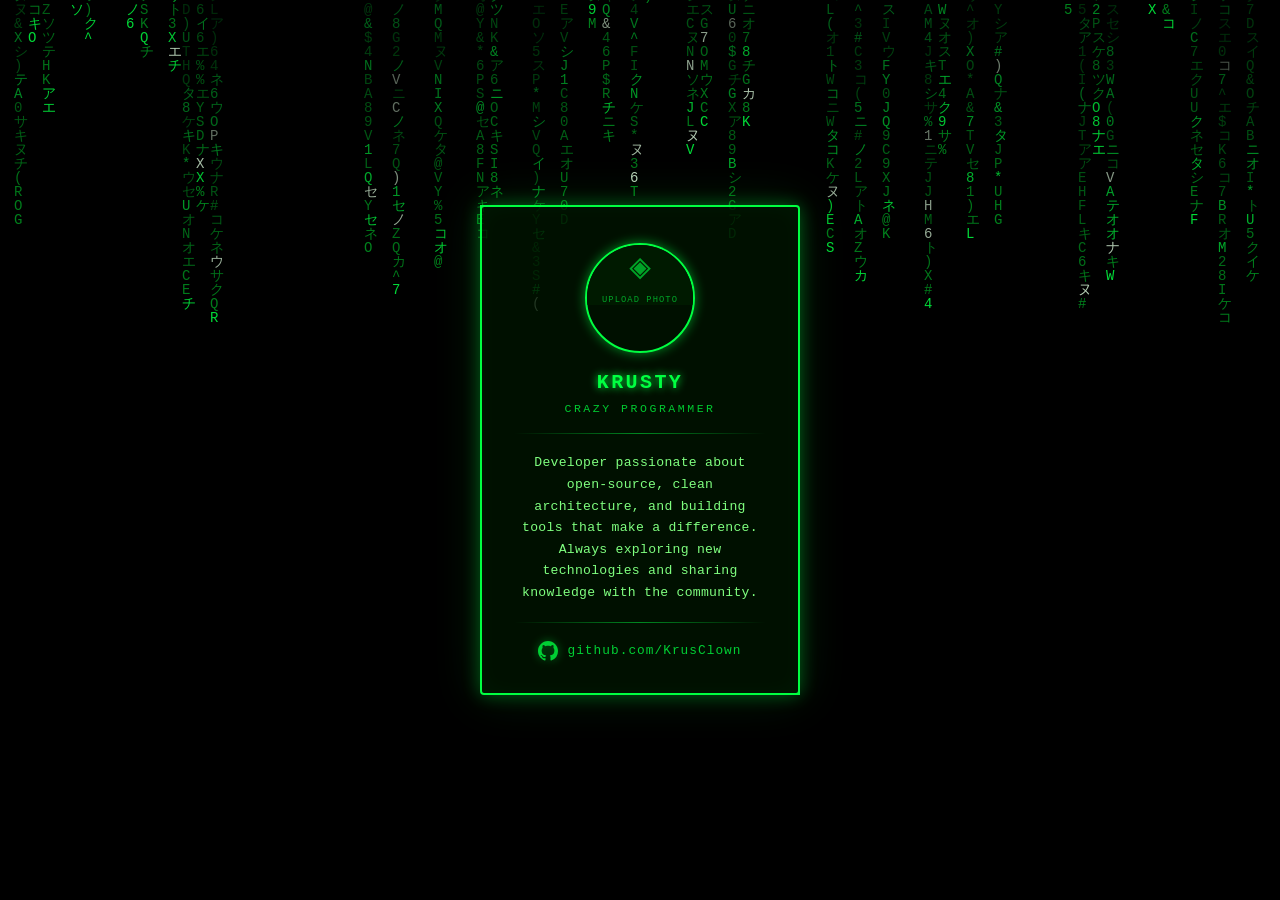
==== Krusty-Aura/index.html @ 6b05e083 "New Structure" ====
<!DOCTYPE html>
<html lang="en">
<head>
  <meta charset="UTF-8" />
  <meta name="viewport" content="width=device-width, initial-scale=1.0"/>
  <title>Krusty — Biography</title>
  <link rel="stylesheet" href="style.css" />
</head>
<body>

<!-- ══ Matrix rain canvas ══ -->
<canvas id="matrix"></canvas>

<!-- ══════════════════════════
     BIOGRAPHY CARD
     ══════════════════════════ -->
<div class="card">

  <!-- ── Profile photo (click to upload) ── -->
  <div class="avatar-wrap" onclick="document.getElementById('photo-input').click()">

    <!-- Hidden file input — accepts images only -->
    <input
      type="file"
      id="photo-input"
      accept="image/*"
      onchange="loadPhoto(event)"
    />

    <!-- Photo or placeholder rendered by JS -->
    <div id="avatar-inner">
      <div class="avatar-placeholder">
        <span class="ph-icon">◈</span>
        <span class="ph-text">Upload photo</span>
      </div>
    </div>

    <!-- Hover overlay (shows after photo is loaded) -->
    <div class="upload-overlay" id="upload-overlay" style="display:none;">
      <span class="upload-icon">↑</span>
      <span class="upload-label">Change photo</span>
    </div>

  </div>

  <!-- ── Name & role ── -->
  <div class="name">Krusty</div>
  <div class="role">Crazy Programmer</div>

  <div class="divider"></div>

  <!-- ── Biography description ── -->
  <p class="description">
    Developer passionate about open-source, clean architecture,
    and building tools that make a difference. Always exploring
    new technologies and sharing knowledge with the community.
  </p>

  <div class="divider"></div>

  <!-- ── GitHub profile link ── -->
  <a class="github-link" href="https://github.com/KrusClown" target="_blank" rel="noopener">
    <svg width="20" height="20" viewBox="0 0 24 24" fill="currentColor" xmlns="http://www.w3.org/2000/svg" aria-hidden="true">
      <path d="M12 0C5.37 0 0 5.37 0 12c0 5.31 3.435 9.795 8.205 11.385.6.105.825-.255.825-.57
               0-.285-.015-1.23-.015-2.235-3.015.555-3.795-.735-4.035-1.41-.135-.345-.72-1.41
               -1.23-1.695-.42-.225-1.02-.78-.015-.795.945-.015 1.62.87 1.845 1.23 1.08 1.815
               2.805 1.305 3.495.99.105-.78.42-1.305.765-1.605-2.67-.3-5.46-1.335-5.46-5.925
               0-1.305.465-2.385 1.23-3.225-.12-.3-.54-1.53.12-3.18 0 0 1.005-.315 3.3 1.23
               .96-.27 1.98-.405 3-.405s2.04.135 3 .405c2.295-1.56 3.3-1.23 3.3-1.23.66 1.65
               .24 2.88.12 3.18.765.84 1.23 1.905 1.23 3.225 0 4.605-2.805 5.625-5.475 5.925
               .435.375.81 1.095.81 2.22 0 1.605-.015 2.895-.015 3.3 0 .315.225.69.825.57
               A12.02 12.02 0 0 0 24 12c0-6.63-5.37-12-12-12z"/>
    </svg>
    github.com/KrusClown
  </a>

</div>

<!-- ══════════════════════════
     SCRIPTS
     ══════════════════════════ -->
<script src="matrix.js"></script>
<script src="upload.js"></script>

</body>
</html>
---- Krusty-Aura/style.css ----
/* ═══════════════════════════════════════════
   KRUSTY AURA — Biography Page Styles
   File: style.css
   ═══════════════════════════════════════════ */

/* ── Reset & Base ── */
*,
*::before,
*::after {
  margin: 0;
  padding: 0;
  box-sizing: border-box;
}

:root {
  --green-primary:   #00ff41;
  --green-mid:       #00c930;
  --green-soft:      #7fff7f;
  --green-dark:      #009922;
  --green-bg:        rgba(0, 20, 0, 0.82);
  --green-glow-lg:   #00ff4155;
  --green-glow-sm:   #00ff4122;
  --green-glow-in:   #00ff410a;
  --black:           #000000;
  --font-mono:       'Courier New', Courier, monospace;
}

body {
  background: var(--black);
  min-height: 100vh;
  display: flex;
  align-items: center;
  justify-content: center;
  font-family: var(--font-mono);
  overflow: hidden;
}

/* ── Matrix Canvas ── */
canvas#matrix {
  position: fixed;
  top: 0;
  left: 0;
  z-index: 0;
  opacity: 0.85;
}

/* ═══════════════════════════════════════════
   CARD
   ═══════════════════════════════════════════ */
.card {
  position: relative;
  z-index: 10;
  width: 320px;
  background: var(--green-bg);
  border: 2px solid var(--green-primary);
  border-radius: 4px;
  padding: 36px 32px 32px;
  display: flex;
  flex-direction: column;
  align-items: center;
  gap: 18px;
  box-shadow:
    0 0 18px var(--green-glow-lg),
    0 0 48px var(--green-glow-sm),
    inset 0 0 24px var(--green-glow-in);
}

/* Corner bracket decorations */
.card::before,
.card::after {
  content: '';
  position: absolute;
  width: 14px;
  height: 14px;
  border-color: var(--green-primary);
  border-style: solid;
}

.card::before {
  top: -2px;
  left: -2px;
  border-width: 2px 0 0 2px;
}

.card::after {
  bottom: -2px;
  right: -2px;
  border-width: 0 2px 2px 0;
}

/* ═══════════════════════════════════════════
   AVATAR / PHOTO
   ═══════════════════════════════════════════ */
.avatar-wrap {
  position: relative;
  width: 110px;
  height: 110px;
  border-radius: 50%;
  border: 2px solid var(--green-primary);
  box-shadow: 0 0 12px #00ff4188;
  overflow: hidden;
  flex-shrink: 0;
  cursor: pointer;
}

.avatar-wrap img {
  width: 100%;
  height: 100%;
  object-fit: cover;
  display: block;
  filter: saturate(0.7) brightness(0.95);
  transition: filter 0.3s ease;
}

.avatar-wrap:hover img {
  filter: saturate(1) brightness(1.05);
}

/* Upload overlay — visible on hover when a photo is loaded */
.avatar-wrap .upload-overlay {
  position: absolute;
  inset: 0;
  background: rgba(0, 20, 0, 0.75);
  display: flex;
  flex-direction: column;
  align-items: center;
  justify-content: center;
  gap: 4px;
  opacity: 0;
  transition: opacity 0.25s ease;
  border-radius: 50%;
}

.avatar-wrap:hover .upload-overlay {
  opacity: 1;
}

.upload-overlay .upload-icon {
  font-size: 22px;
  color: var(--green-primary);
  text-shadow: 0 0 6px var(--green-primary);
}

.upload-overlay .upload-label {
  font-size: 0.6rem;
  color: var(--green-primary);
  letter-spacing: 0.1em;
  text-transform: uppercase;
}

/* Placeholder shown before any photo is chosen */
.avatar-placeholder {
  width: 100%;
  height: 100%;
  background: #001a00;
  display: flex;
  flex-direction: column;
  align-items: center;
  justify-content: center;
  gap: 6px;
  color: var(--green-primary);
  user-select: none;
}

.avatar-placeholder .ph-icon {
  font-size: 36px;
  opacity: 0.6;
}

.avatar-placeholder .ph-text {
  font-size: 0.55rem;
  letter-spacing: 0.12em;
  text-transform: uppercase;
  opacity: 0.6;
}

/* Hidden file input */
#photo-input {
  display: none;
}

/* ═══════════════════════════════════════════
   TYPOGRAPHY
   ═══════════════════════════════════════════ */
.name {
  font-size: 1.25rem;
  font-weight: 700;
  color: var(--green-primary);
  letter-spacing: 0.12em;
  text-transform: uppercase;
  text-shadow: 0 0 8px var(--green-primary);
  text-align: center;
}

.role {
  font-size: 0.72rem;
  color: var(--green-mid);
  letter-spacing: 0.22em;
  text-transform: uppercase;
  margin-top: -10px;
}

.divider {
  width: 100%;
  height: 1px;
  background: linear-gradient(
    to right,
    transparent,
    var(--green-primary),
    transparent
  );
  opacity: 0.5;
}

.description {
  font-size: 0.82rem;
  color: var(--green-soft);
  line-height: 1.65;
  text-align: center;
  letter-spacing: 0.02em;
}

/* ═══════════════════════════════════════════
   GITHUB LINK
   ═══════════════════════════════════════════ */
.github-link {
  display: flex;
  align-items: center;
  gap: 9px;
  color: var(--green-primary);
  font-family: var(--font-mono);
  font-size: 0.8rem;
  letter-spacing: 0.08em;
  text-decoration: none;
  opacity: 0.8;
  transition: opacity 0.2s ease, text-shadow 0.2s ease;
}

.github-link:hover {
  opacity: 1;
  text-shadow: 0 0 10px var(--green-primary);
}

.github-link svg {
  flex-shrink: 0;
  filter: drop-shadow(0 0 4px #00ff4188);
  transition: filter 0.2s ease;
}

.github-link:hover svg {
  filter: drop-shadow(0 0 8px var(--green-primary));
}

/* ═══════════════════════════════════════════
   RESPONSIVE
   ═══════════════════════════════════════════ */
@media (max-width: 400px) {
  .card {
    width: 92vw;
    padding: 28px 20px 24px;
  }
}

@media (prefers-reduced-motion: reduce) {
  .avatar-wrap img,
  .avatar-wrap .upload-overlay,
  .github-link,
  .github-link svg {
    transition: none;
  }
}
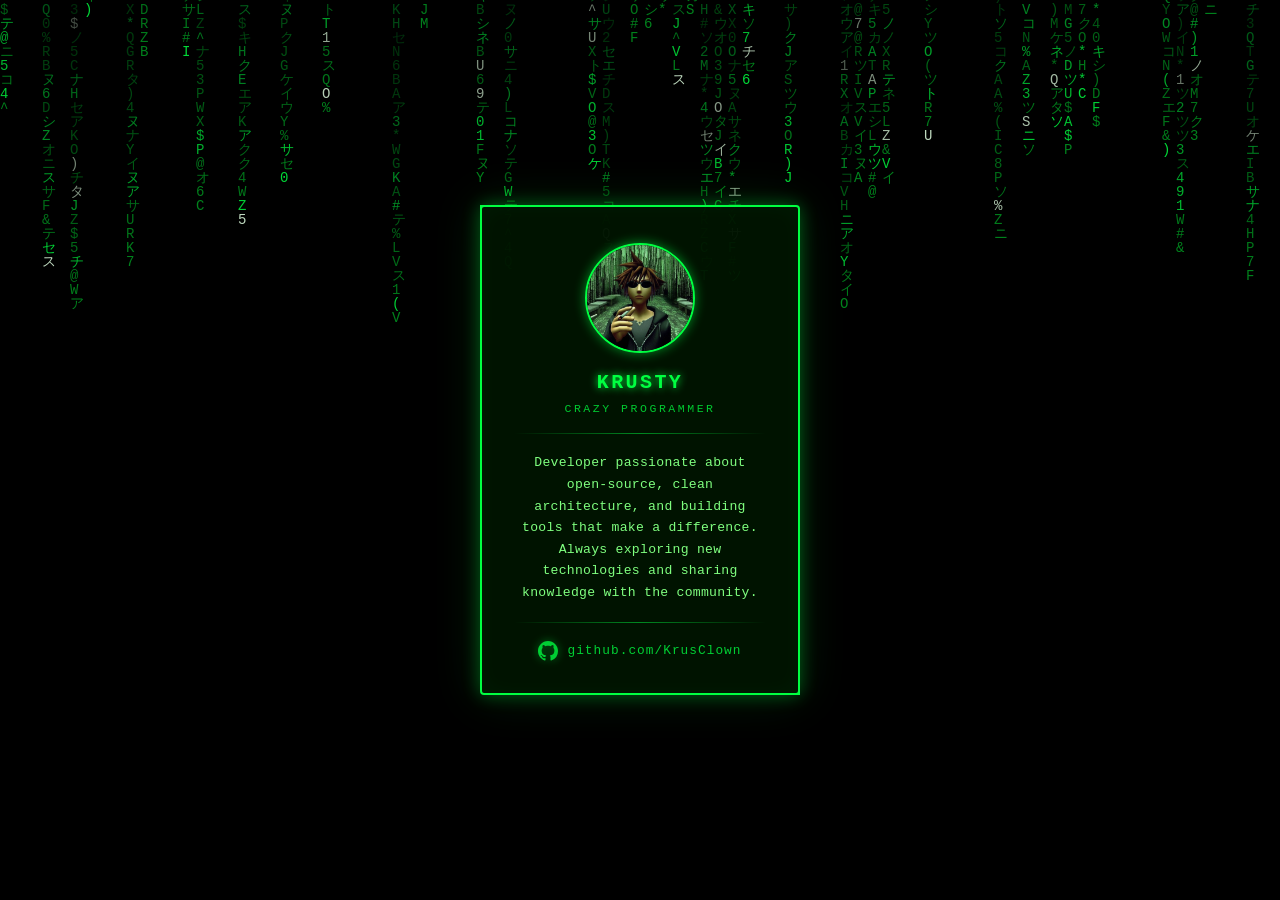
==== commit 61bffee0: "FIX" ====
--- a/Krusty-Aura/index.html
+++ b/Krusty-Aura/index.html
@@ -15,32 +15,12 @@
      BIOGRAPHY CARD
      ══════════════════════════ -->
 <div class="card">
-
-  <!-- ── Profile photo (click to upload) ── -->
-  <div class="avatar-wrap" onclick="document.getElementById('photo-input').click()">
-
-    <!-- Hidden file input — accepts images only -->
-    <input
-      type="file"
-      id="photo-input"
-      accept="image/*"
-      onchange="loadPhoto(event)"
+  <div class="avatar-wrap">
+    <img
+      src="Whatuwantdude.jpeg"
+      alt="Krusty profile photo"
+      onerror="this.style.display='none'; this.parentNode.innerHTML='<div class=\'avatar-placeholder\'><span class=\'ph-icon\'>◈</span><span class=\'ph-text\'>Add photo</span></div>';"
     />
-
-    <!-- Photo or placeholder rendered by JS -->
-    <div id="avatar-inner">
-      <div class="avatar-placeholder">
-        <span class="ph-icon">◈</span>
-        <span class="ph-text">Upload photo</span>
-      </div>
-    </div>
-
-    <!-- Hover overlay (shows after photo is loaded) -->
-    <div class="upload-overlay" id="upload-overlay" style="display:none;">
-      <span class="upload-icon">↑</span>
-      <span class="upload-label">Change photo</span>
-    </div>
-
   </div>
 
   <!-- ── Name & role ── -->
@@ -76,11 +56,8 @@
 
 </div>
 
-<!-- ══════════════════════════
-     SCRIPTS
-     ══════════════════════════ -->
+<!-- ══ Scripts ══ -->
 <script src="matrix.js"></script>
-<script src="upload.js"></script>
 
 </body>
 </html>
--- a/Krusty-Aura/style.css
+++ b/Krusty-Aura/style.css
@@ -17,7 +17,7 @@
   --green-mid:       #00c930;
   --green-soft:      #7fff7f;
   --green-dark:      #009922;
-  --green-bg:        rgba(0, 20, 0, 0.82);
+  --green-bg:        rgba(0, 20, 0, 0.96);
   --green-glow-lg:   #00ff4155;
   --green-glow-sm:   #00ff4122;
   --green-glow-in:   #00ff410a;
@@ -100,7 +100,6 @@
   box-shadow: 0 0 12px #00ff4188;
   overflow: hidden;
   flex-shrink: 0;
-  cursor: pointer;
 }
 
 .avatar-wrap img {
@@ -112,41 +111,6 @@
   transition: filter 0.3s ease;
 }
 
-.avatar-wrap:hover img {
-  filter: saturate(1) brightness(1.05);
-}
-
-/* Upload overlay — visible on hover when a photo is loaded */
-.avatar-wrap .upload-overlay {
-  position: absolute;
-  inset: 0;
-  background: rgba(0, 20, 0, 0.75);
-  display: flex;
-  flex-direction: column;
-  align-items: center;
-  justify-content: center;
-  gap: 4px;
-  opacity: 0;
-  transition: opacity 0.25s ease;
-  border-radius: 50%;
-}
-
-.avatar-wrap:hover .upload-overlay {
-  opacity: 1;
-}
-
-.upload-overlay .upload-icon {
-  font-size: 22px;
-  color: var(--green-primary);
-  text-shadow: 0 0 6px var(--green-primary);
-}
-
-.upload-overlay .upload-label {
-  font-size: 0.6rem;
-  color: var(--green-primary);
-  letter-spacing: 0.1em;
-  text-transform: uppercase;
-}
 
 /* Placeholder shown before any photo is chosen */
 .avatar-placeholder {
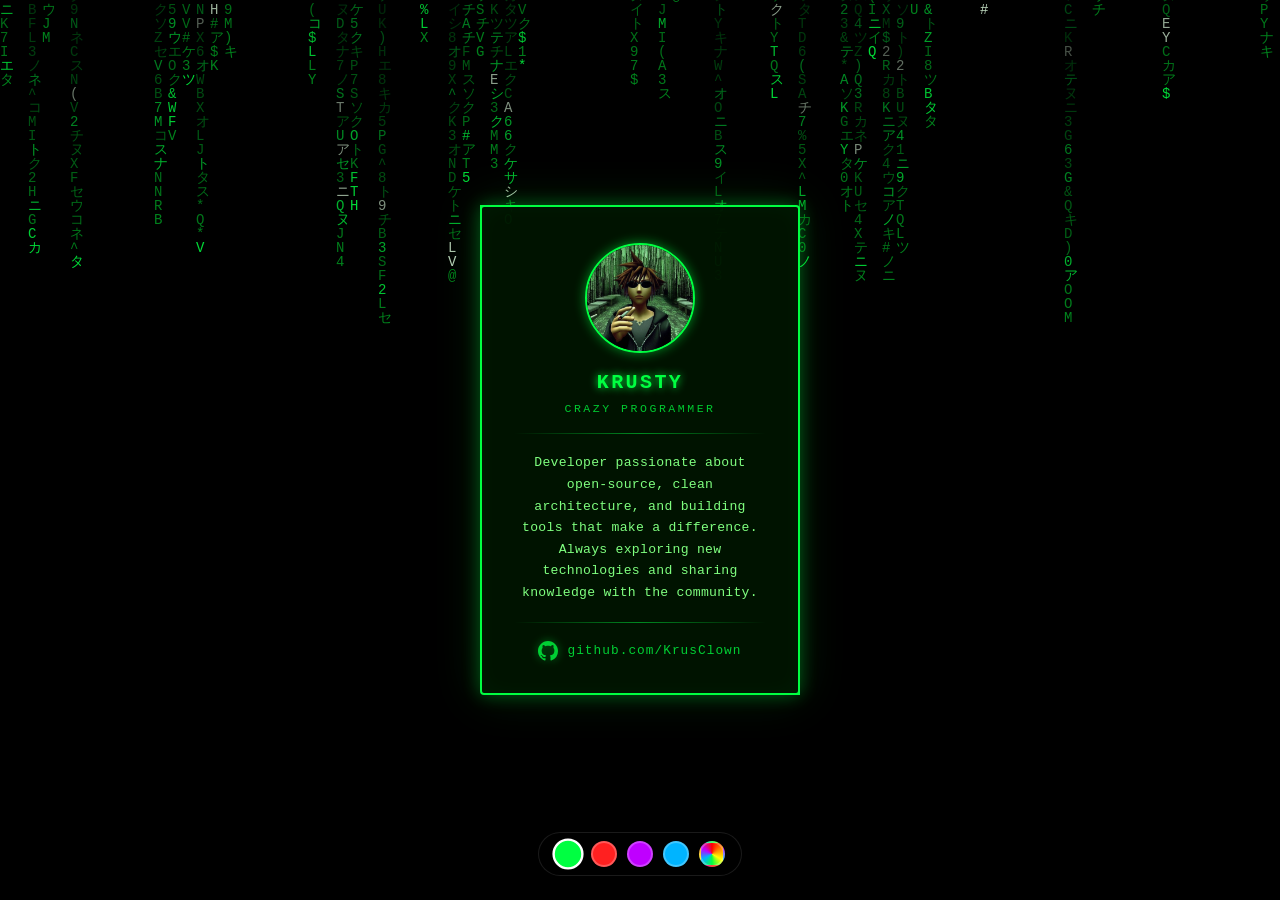
==== commit eb265ad3: "Colors Mode" ====
--- a/Krusty-Aura/index.html
+++ b/Krusty-Aura/index.html
@@ -1,5 +1,5 @@
 <!DOCTYPE html>
-<html lang="en">
+<html lang="en" data-theme="green">
 <head>
   <meta charset="UTF-8" />
   <meta name="viewport" content="width=device-width, initial-scale=1.0"/>
@@ -56,8 +56,20 @@
 
 </div>
 
+<!-- ══════════════════════════
+     THEME SWITCHER
+     ══════════════════════════ -->
+<div class="theme-switcher" role="group" aria-label="Color theme">
+  <button class="theme-btn active" data-color="green"  title="Green"  aria-label="Green theme"></button>
+  <button class="theme-btn"        data-color="red"    title="Red"    aria-label="Red theme"></button>
+  <button class="theme-btn"        data-color="purple" title="Purple" aria-label="Purple theme"></button>
+  <button class="theme-btn"        data-color="blue"   title="Blue"   aria-label="Blue theme"></button>
+  <button class="theme-btn"        data-color="rgb"    title="RGB"    aria-label="RGB mode"></button>
+</div>
+
 <!-- ══ Scripts ══ -->
 <script src="matrix.js"></script>
+<script src="theme.js"></script>
 
 </body>
 </html>
--- a/Krusty-Aura/style.css
+++ b/Krusty-Aura/style.css
@@ -12,21 +12,132 @@
   box-sizing: border-box;
 }
 
+/* ── Color themes via CSS variables ── */
 :root {
-  --green-primary:   #00ff41;
-  --green-mid:       #00c930;
-  --green-soft:      #7fff7f;
-  --green-dark:      #009922;
-  --green-bg:        rgba(0, 20, 0, 0.96);
-  --green-glow-lg:   #00ff4155;
-  --green-glow-sm:   #00ff4122;
-  --green-glow-in:   #00ff410a;
-  --black:           #000000;
-  --font-mono:       'Courier New', Courier, monospace;
-}
-
+  --c-primary:   #00ff41;
+  --c-mid:       #00c930;
+  --c-soft:      #7fff7f;
+  --c-bg-r:      0;
+  --c-bg-g:      20;
+  --c-bg-b:      0;
+  --c-matrix-1:  #00ff41;
+  --c-matrix-2:  #009922;
+  --c-matrix-head: #e0ffe0;
+  --font-mono:   'Courier New', Courier, monospace;
+}
+
+/* ── Theme: Green (default) ── */
+[data-theme="green"] {
+  --c-primary:     #00ff41;
+  --c-mid:         #00c930;
+  --c-soft:        #7fff7f;
+  --c-bg-r:        0;
+  --c-bg-g:        20;
+  --c-bg-b:        0;
+  --c-matrix-1:    #00ff41;
+  --c-matrix-2:    #009922;
+  --c-matrix-head: #e0ffe0;
+}
+
+/* ── Theme: Red ── */
+[data-theme="red"] {
+  --c-primary:     #ff2020;
+  --c-mid:         #cc1010;
+  --c-soft:        #ff8080;
+  --c-bg-r:        20;
+  --c-bg-g:        0;
+  --c-bg-b:        0;
+  --c-matrix-1:    #ff2020;
+  --c-matrix-2:    #991000;
+  --c-matrix-head: #ffe0e0;
+}
+
+/* ── Theme: Purple ── */
+[data-theme="purple"] {
+  --c-primary:     #bf00ff;
+  --c-mid:         #9400cc;
+  --c-soft:        #df80ff;
+  --c-bg-r:        15;
+  --c-bg-g:        0;
+  --c-bg-b:        20;
+  --c-matrix-1:    #bf00ff;
+  --c-matrix-2:    #7700aa;
+  --c-matrix-head: #f0e0ff;
+}
+
+/* ── Theme: Blue ── */
+[data-theme="blue"] {
+  --c-primary:     #00b4ff;
+  --c-mid:         #0088cc;
+  --c-soft:        #80d8ff;
+  --c-bg-r:        0;
+  --c-bg-g:        10;
+  --c-bg-b:        20;
+  --c-matrix-1:    #00b4ff;
+  --c-matrix-2:    #005599;
+  --c-matrix-head: #e0f4ff;
+}
+
+/* ── RGB mode (animated) ── */
+[data-theme="rgb"] {
+  --c-primary:     #ff0000;
+  --c-mid:         #cc0000;
+  --c-soft:        #ff8080;
+  --c-bg-r:        20;
+  --c-bg-g:        0;
+  --c-bg-b:        0;
+  --c-matrix-1:    #ff0000;
+  --c-matrix-2:    #990000;
+  --c-matrix-head: #ffe0e0;
+}
+
+[data-theme="rgb"] .card {
+  animation: rgb-border 4s linear infinite;
+}
+
+[data-theme="rgb"] .name {
+  animation: rgb-text 4s linear infinite;
+}
+
+[data-theme="rgb"] .theme-btn.active {
+  animation: rgb-btn 4s linear infinite;
+}
+
+@keyframes rgb-border {
+  0%   { border-color: #ff0000; box-shadow: 0 0 18px #ff000055, 0 0 48px #ff000022, inset 0 0 24px #ff00000a; }
+  16%  { border-color: #ff8800; box-shadow: 0 0 18px #ff880055, 0 0 48px #ff880022, inset 0 0 24px #ff88000a; }
+  33%  { border-color: #ffff00; box-shadow: 0 0 18px #ffff0055, 0 0 48px #ffff0022, inset 0 0 24px #ffff000a; }
+  50%  { border-color: #00ff41; box-shadow: 0 0 18px #00ff4155, 0 0 48px #00ff4122, inset 0 0 24px #00ff410a; }
+  66%  { border-color: #00b4ff; box-shadow: 0 0 18px #00b4ff55, 0 0 48px #00b4ff22, inset 0 0 24px #00b4ff0a; }
+  83%  { border-color: #bf00ff; box-shadow: 0 0 18px #bf00ff55, 0 0 48px #bf00ff22, inset 0 0 24px #bf00ff0a; }
+  100% { border-color: #ff0000; box-shadow: 0 0 18px #ff000055, 0 0 48px #ff000022, inset 0 0 24px #ff00000a; }
+}
+
+@keyframes rgb-text {
+  0%   { color: #ff0000; text-shadow: 0 0 8px #ff0000; }
+  16%  { color: #ff8800; text-shadow: 0 0 8px #ff8800; }
+  33%  { color: #ffff00; text-shadow: 0 0 8px #ffff00; }
+  50%  { color: #00ff41; text-shadow: 0 0 8px #00ff41; }
+  66%  { color: #00b4ff; text-shadow: 0 0 8px #00b4ff; }
+  83%  { color: #bf00ff; text-shadow: 0 0 8px #bf00ff; }
+  100% { color: #ff0000; text-shadow: 0 0 8px #ff0000; }
+}
+
+@keyframes rgb-btn {
+  0%   { background: #ff0000; border-color: #ff0000; box-shadow: 0 0 8px #ff000088; }
+  16%  { background: #ff8800; border-color: #ff8800; box-shadow: 0 0 8px #ff880088; }
+  33%  { background: #ffff00; border-color: #ffff00; box-shadow: 0 0 8px #ffff0088; }
+  50%  { background: #00ff41; border-color: #00ff41; box-shadow: 0 0 8px #00ff4188; }
+  66%  { background: #00b4ff; border-color: #00b4ff; box-shadow: 0 0 8px #00b4ff88; }
+  83%  { background: #bf00ff; border-color: #bf00ff; box-shadow: 0 0 8px #bf00ff88; }
+  100% { background: #ff0000; border-color: #ff0000; box-shadow: 0 0 8px #ff000088; }
+}
+
+/* ═══════════════════════════════════════════
+   BODY
+   ═══════════════════════════════════════════ */
 body {
-  background: var(--black);
+  background: #000;
   min-height: 100vh;
   display: flex;
   align-items: center;
@@ -45,14 +156,82 @@
 }
 
 /* ═══════════════════════════════════════════
+   THEME SWITCHER BUTTONS
+   ═══════════════════════════════════════════ */
+.theme-switcher {
+  position: fixed;
+  bottom: 24px;
+  left: 50%;
+  transform: translateX(-50%);
+  z-index: 100;
+  display: flex;
+  align-items: center;
+  gap: 10px;
+  background: rgba(0, 0, 0, 0.75);
+  border: 1px solid rgba(255, 255, 255, 0.1);
+  border-radius: 50px;
+  padding: 8px 16px;
+  backdrop-filter: blur(6px);
+}
+
+.theme-btn {
+  width: 26px;
+  height: 26px;
+  border-radius: 50%;
+  border: 2px solid rgba(255, 255, 255, 0.25);
+  cursor: pointer;
+  transition: transform 0.15s ease, box-shadow 0.15s ease, border-color 0.15s ease;
+  position: relative;
+  flex-shrink: 0;
+}
+
+.theme-btn:hover {
+  transform: scale(1.2);
+}
+
+.theme-btn.active {
+  border-color: #fff;
+  transform: scale(1.2);
+}
+
+.theme-btn[data-color="green"]  { background: #00ff41; }
+.theme-btn[data-color="red"]    { background: #ff2020; }
+.theme-btn[data-color="purple"] { background: #bf00ff; }
+.theme-btn[data-color="blue"]   { background: #00b4ff; }
+
+/* RGB button */
+.theme-btn[data-color="rgb"] {
+  background: conic-gradient(
+    #ff0000 0deg,
+    #ff8800 60deg,
+    #ffff00 120deg,
+    #00ff41 180deg,
+    #00b4ff 240deg,
+    #bf00ff 300deg,
+    #ff0000 360deg
+  );
+  animation: spin 3s linear infinite;
+}
+
+@keyframes spin {
+  to { transform: rotate(360deg); }
+}
+
+.theme-btn[data-color="rgb"].active {
+  animation: spin 3s linear infinite, rgb-btn-scale 0s;
+  transform: scale(1.2) rotate(0deg);
+  border-color: #fff;
+}
+
+/* ═══════════════════════════════════════════
    CARD
    ═══════════════════════════════════════════ */
 .card {
   position: relative;
   z-index: 10;
   width: 320px;
-  background: var(--green-bg);
-  border: 2px solid var(--green-primary);
+  background: rgba(var(--c-bg-r), var(--c-bg-g), var(--c-bg-b), 0.96);
+  border: 2px solid var(--c-primary);
   border-radius: 4px;
   padding: 36px 32px 32px;
   display: flex;
@@ -60,9 +239,10 @@
   align-items: center;
   gap: 18px;
   box-shadow:
-    0 0 18px var(--green-glow-lg),
-    0 0 48px var(--green-glow-sm),
-    inset 0 0 24px var(--green-glow-in);
+    0 0 18px color-mix(in srgb, var(--c-primary) 33%, transparent),
+    0 0 48px color-mix(in srgb, var(--c-primary) 13%, transparent),
+    inset 0 0 24px color-mix(in srgb, var(--c-primary) 4%, transparent);
+  transition: border-color 0.4s ease, box-shadow 0.4s ease, background 0.4s ease;
 }
 
 /* Corner bracket decorations */
@@ -72,8 +252,9 @@
   position: absolute;
   width: 14px;
   height: 14px;
-  border-color: var(--green-primary);
+  border-color: var(--c-primary);
   border-style: solid;
+  transition: border-color 0.4s ease;
 }
 
 .card::before {
@@ -96,10 +277,11 @@
   width: 110px;
   height: 110px;
   border-radius: 50%;
-  border: 2px solid var(--green-primary);
-  box-shadow: 0 0 12px #00ff4188;
+  border: 2px solid var(--c-primary);
+  box-shadow: 0 0 12px color-mix(in srgb, var(--c-primary) 53%, transparent);
   overflow: hidden;
   flex-shrink: 0;
+  transition: border-color 0.4s ease, box-shadow 0.4s ease;
 }
 
 .avatar-wrap img {
@@ -108,40 +290,26 @@
   object-fit: cover;
   display: block;
   filter: saturate(0.7) brightness(0.95);
-  transition: filter 0.3s ease;
-}
-
-
-/* Placeholder shown before any photo is chosen */
+}
+
 .avatar-placeholder {
   width: 100%;
   height: 100%;
-  background: #001a00;
+  background: rgba(var(--c-bg-r), var(--c-bg-g), var(--c-bg-b), 1);
   display: flex;
   flex-direction: column;
   align-items: center;
   justify-content: center;
   gap: 6px;
-  color: var(--green-primary);
+  color: var(--c-primary);
   user-select: none;
-}
-
-.avatar-placeholder .ph-icon {
-  font-size: 36px;
-  opacity: 0.6;
-}
-
-.avatar-placeholder .ph-text {
-  font-size: 0.55rem;
-  letter-spacing: 0.12em;
-  text-transform: uppercase;
-  opacity: 0.6;
-}
-
-/* Hidden file input */
-#photo-input {
-  display: none;
-}
+  transition: color 0.4s ease;
+}
+
+.avatar-placeholder .ph-icon { font-size: 36px; opacity: 0.6; }
+.avatar-placeholder .ph-text { font-size: 0.55rem; letter-spacing: 0.12em; text-transform: uppercase; opacity: 0.6; }
+
+#photo-input { display: none; }
 
 /* ═══════════════════════════════════════════
    TYPOGRAPHY
@@ -149,39 +317,38 @@
 .name {
   font-size: 1.25rem;
   font-weight: 700;
-  color: var(--green-primary);
+  color: var(--c-primary);
   letter-spacing: 0.12em;
   text-transform: uppercase;
-  text-shadow: 0 0 8px var(--green-primary);
+  text-shadow: 0 0 8px var(--c-primary);
   text-align: center;
+  transition: color 0.4s ease, text-shadow 0.4s ease;
 }
 
 .role {
   font-size: 0.72rem;
-  color: var(--green-mid);
+  color: var(--c-mid);
   letter-spacing: 0.22em;
   text-transform: uppercase;
   margin-top: -10px;
+  transition: color 0.4s ease;
 }
 
 .divider {
   width: 100%;
   height: 1px;
-  background: linear-gradient(
-    to right,
-    transparent,
-    var(--green-primary),
-    transparent
-  );
+  background: linear-gradient(to right, transparent, var(--c-primary), transparent);
   opacity: 0.5;
+  transition: background 0.4s ease;
 }
 
 .description {
   font-size: 0.82rem;
-  color: var(--green-soft);
+  color: var(--c-soft);
   line-height: 1.65;
   text-align: center;
   letter-spacing: 0.02em;
+  transition: color 0.4s ease;
 }
 
 /* ═══════════════════════════════════════════
@@ -191,45 +358,39 @@
   display: flex;
   align-items: center;
   gap: 9px;
-  color: var(--green-primary);
+  color: var(--c-primary);
   font-family: var(--font-mono);
   font-size: 0.8rem;
   letter-spacing: 0.08em;
   text-decoration: none;
   opacity: 0.8;
-  transition: opacity 0.2s ease, text-shadow 0.2s ease;
+  transition: opacity 0.2s ease, text-shadow 0.2s ease, color 0.4s ease;
 }
 
 .github-link:hover {
   opacity: 1;
-  text-shadow: 0 0 10px var(--green-primary);
+  text-shadow: 0 0 10px var(--c-primary);
 }
 
 .github-link svg {
   flex-shrink: 0;
-  filter: drop-shadow(0 0 4px #00ff4188);
+  filter: drop-shadow(0 0 4px color-mix(in srgb, var(--c-primary) 53%, transparent));
   transition: filter 0.2s ease;
 }
 
 .github-link:hover svg {
-  filter: drop-shadow(0 0 8px var(--green-primary));
+  filter: drop-shadow(0 0 8px var(--c-primary));
 }
 
 /* ═══════════════════════════════════════════
    RESPONSIVE
    ═══════════════════════════════════════════ */
 @media (max-width: 400px) {
-  .card {
-    width: 92vw;
-    padding: 28px 20px 24px;
-  }
+  .card { width: 92vw; padding: 28px 20px 24px; }
 }
 
 @media (prefers-reduced-motion: reduce) {
-  .avatar-wrap img,
-  .avatar-wrap .upload-overlay,
-  .github-link,
-  .github-link svg {
-    transition: none;
-  }
-}
+  .card, .name, .role, .divider, .description,
+  .github-link, .github-link svg, .avatar-wrap,
+  .theme-btn { transition: none; animation: none; }
+}
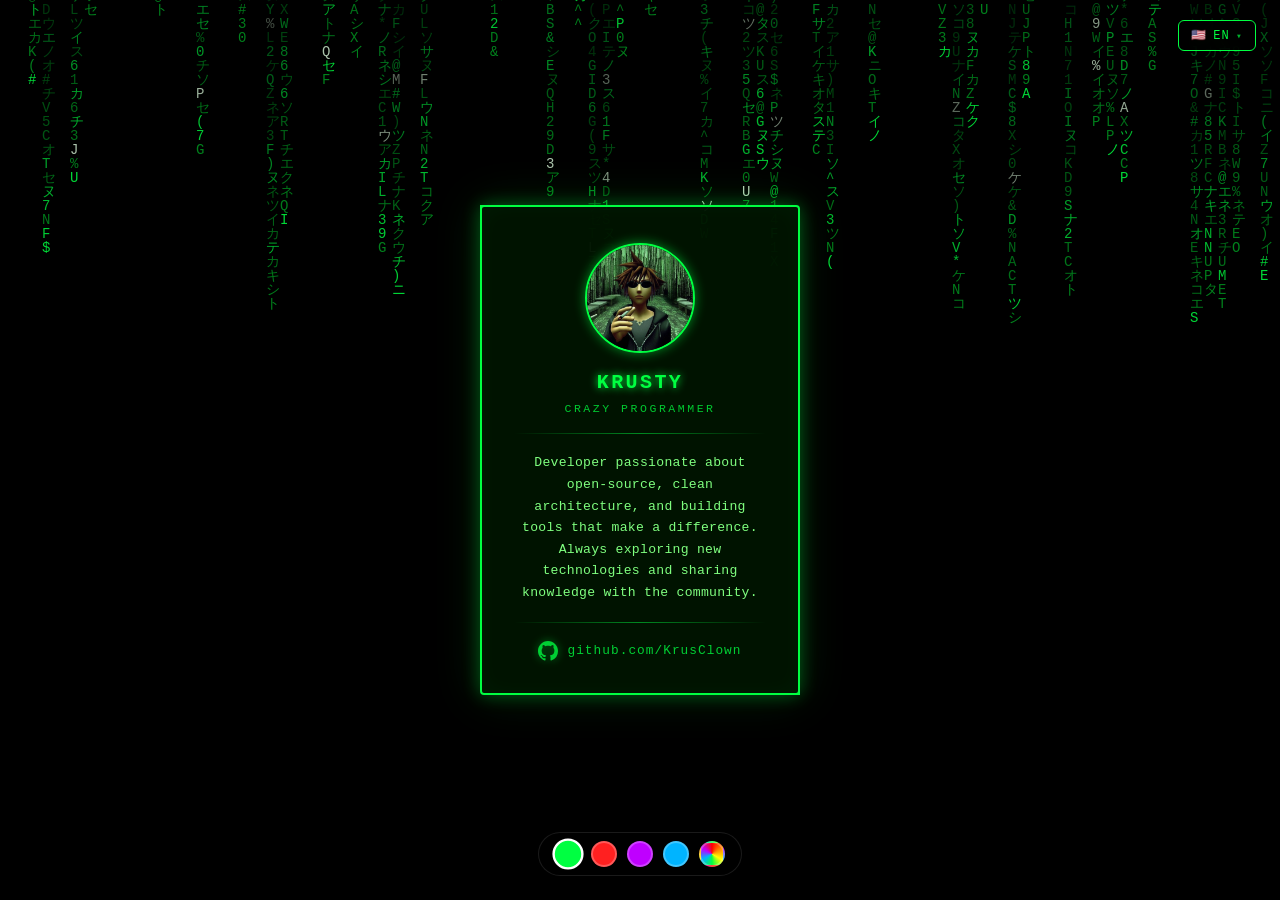
==== commit b04538ea: "Add languages" ====
--- a/Krusty-Aura/index.html
+++ b/Krusty-Aura/index.html
@@ -10,6 +10,11 @@
 
 <!-- ══ Matrix rain canvas ══ -->
 <canvas id="matrix"></canvas>
+
+<!-- ══════════════════════════
+     LANGUAGE SWITCHER (top-right)
+     ══════════════════════════ -->
+<div id="lang-switcher" class="lang-switcher" role="navigation" aria-label="Language"></div>
 
 <!-- ══════════════════════════
      BIOGRAPHY CARD
@@ -57,7 +62,7 @@
 </div>
 
 <!-- ══════════════════════════
-     THEME SWITCHER
+     THEME SWITCHER (bottom-center)
      ══════════════════════════ -->
 <div class="theme-switcher" role="group" aria-label="Color theme">
   <button class="theme-btn active" data-color="green"  title="Green"  aria-label="Green theme"></button>
@@ -70,6 +75,7 @@
 <!-- ══ Scripts ══ -->
 <script src="matrix.js"></script>
 <script src="theme.js"></script>
+<script src="lang.js"></script>
 
 </body>
 </html>
--- a/Krusty-Aura/style.css
+++ b/Krusty-Aura/style.css
@@ -394,3 +394,109 @@
   .github-link, .github-link svg, .avatar-wrap,
   .theme-btn { transition: none; animation: none; }
 }
+
+
+/* ═══════════════════════════════════════════
+   LANGUAGE SWITCHER
+   ═══════════════════════════════════════════ */
+.lang-switcher {
+  position: fixed;
+  top: 20px;
+  right: 24px;
+  z-index: 100;
+}
+
+/* ── Trigger button ── */
+.lang-trigger {
+  display: flex;
+  align-items: center;
+  gap: 6px;
+  background: rgba(0, 0, 0, 0.75);
+  border: 1px solid var(--c-primary);
+  border-radius: 6px;
+  padding: 7px 12px;
+  color: var(--c-primary);
+  font-family: var(--font-mono);
+  font-size: 0.75rem;
+  letter-spacing: 0.1em;
+  cursor: pointer;
+  backdrop-filter: blur(6px);
+  transition: box-shadow 0.2s ease, border-color 0.4s ease, color 0.4s ease;
+}
+
+.lang-trigger:hover {
+  box-shadow: 0 0 10px color-mix(in srgb, var(--c-primary) 50%, transparent);
+}
+
+.lang-trigger .lang-arrow {
+  font-size: 0.6rem;
+  opacity: 0.7;
+  transition: transform 0.2s ease;
+}
+
+.lang-trigger[aria-expanded="true"] .lang-arrow {
+  transform: rotate(180deg);
+}
+
+/* ── Dropdown list ── */
+.lang-dropdown {
+  position: absolute;
+  top: calc(100% + 8px);
+  right: 0;
+  background: rgba(0, 0, 0, 0.92);
+  border: 1px solid var(--c-primary);
+  border-radius: 6px;
+  list-style: none;
+  overflow: hidden;
+  min-width: 90px;
+  backdrop-filter: blur(8px);
+  box-shadow: 0 0 20px color-mix(in srgb, var(--c-primary) 25%, transparent);
+
+  /* Hidden by default */
+  opacity: 0;
+  transform: translateY(-6px);
+  pointer-events: none;
+  transition: opacity 0.2s ease, transform 0.2s ease, border-color 0.4s ease;
+}
+
+.lang-dropdown.open {
+  opacity: 1;
+  transform: translateY(0);
+  pointer-events: all;
+}
+
+/* ── Each option ── */
+.lang-option {
+  display: flex;
+  align-items: center;
+  gap: 8px;
+  padding: 9px 14px;
+  cursor: pointer;
+  color: var(--c-soft);
+  font-family: var(--font-mono);
+  font-size: 0.75rem;
+  letter-spacing: 0.1em;
+  transition: background 0.15s ease, color 0.15s ease;
+}
+
+.lang-option:hover {
+  background: color-mix(in srgb, var(--c-primary) 15%, transparent);
+  color: var(--c-primary);
+}
+
+.lang-option.active {
+  color: var(--c-primary);
+  background: color-mix(in srgb, var(--c-primary) 10%, transparent);
+}
+
+.lang-option .lang-opt-flag { font-size: 1rem; }
+.lang-option .lang-opt-label { font-weight: 700; }
+
+/* Divider between options */
+.lang-option + .lang-option {
+  border-top: 1px solid color-mix(in srgb, var(--c-primary) 15%, transparent);
+}
+
+@media (prefers-reduced-motion: reduce) {
+  .lang-trigger, .lang-dropdown, .lang-option { transition: none; }
+}
